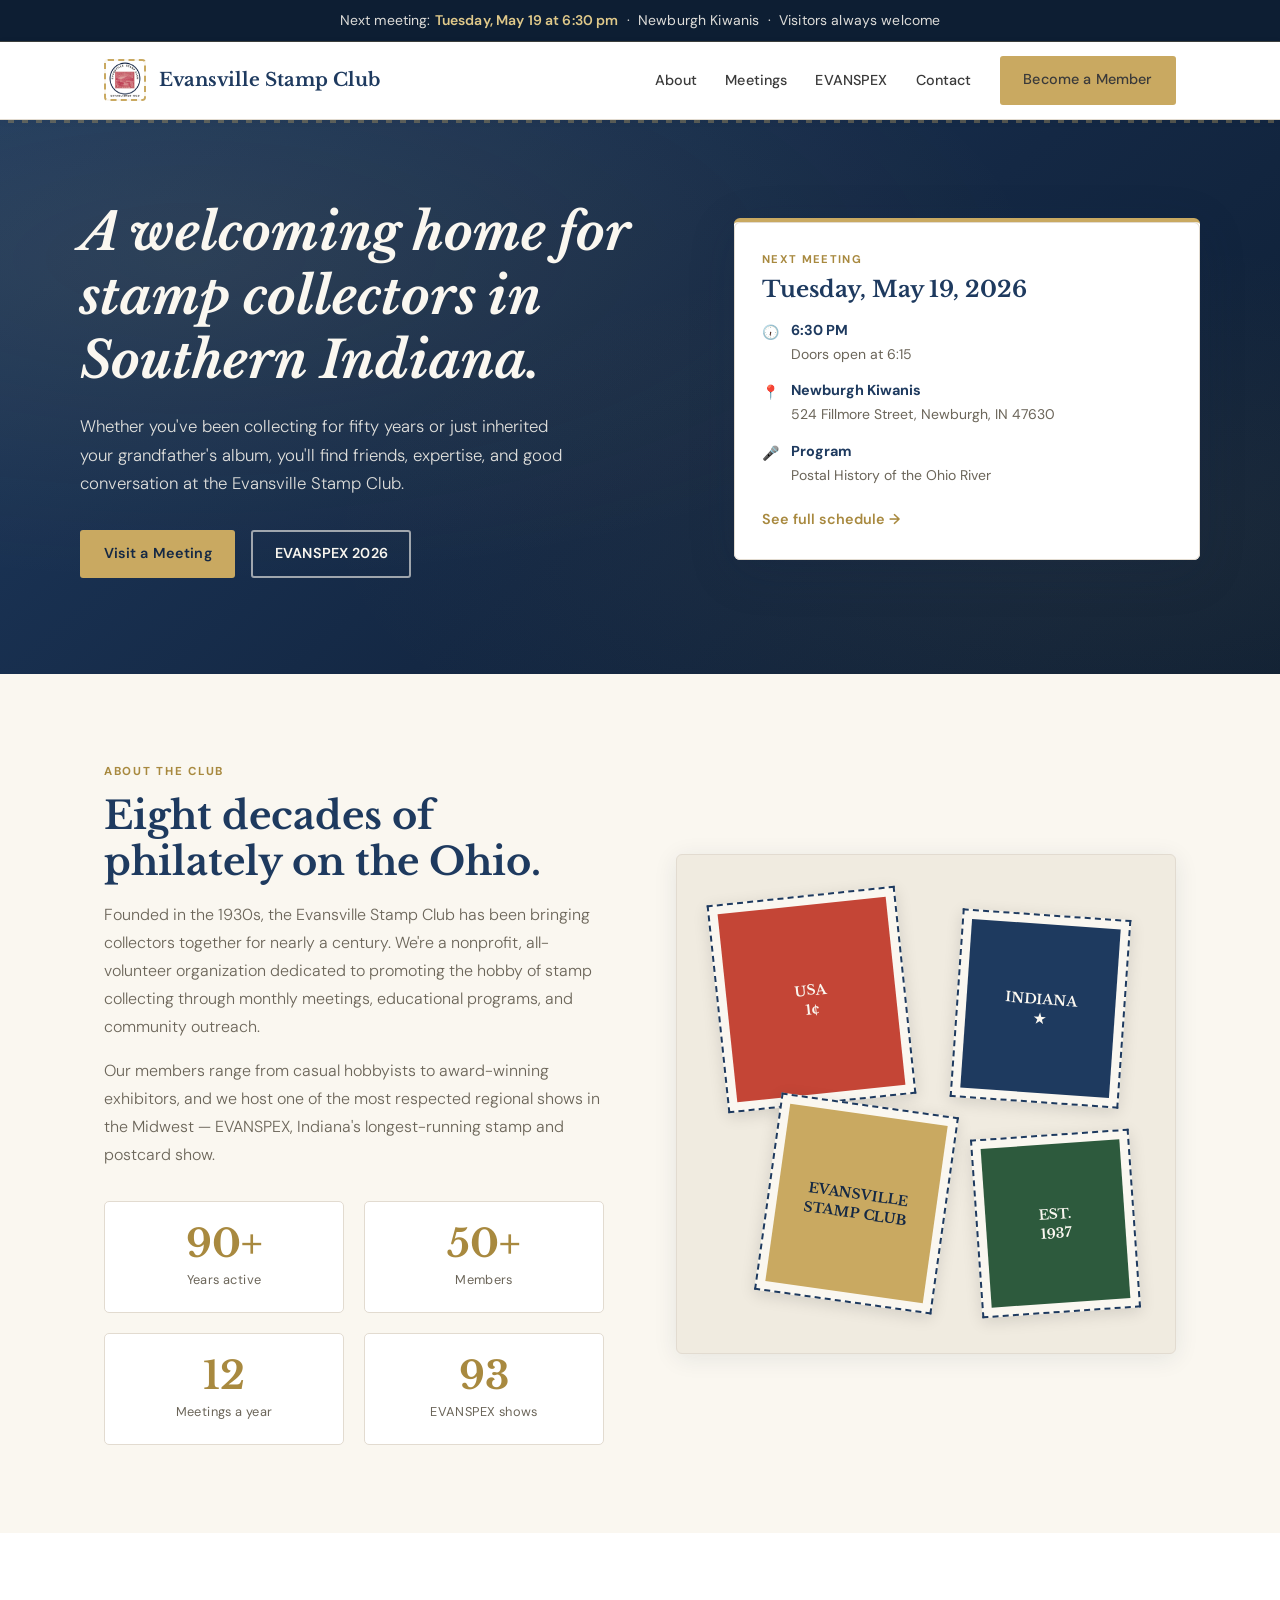
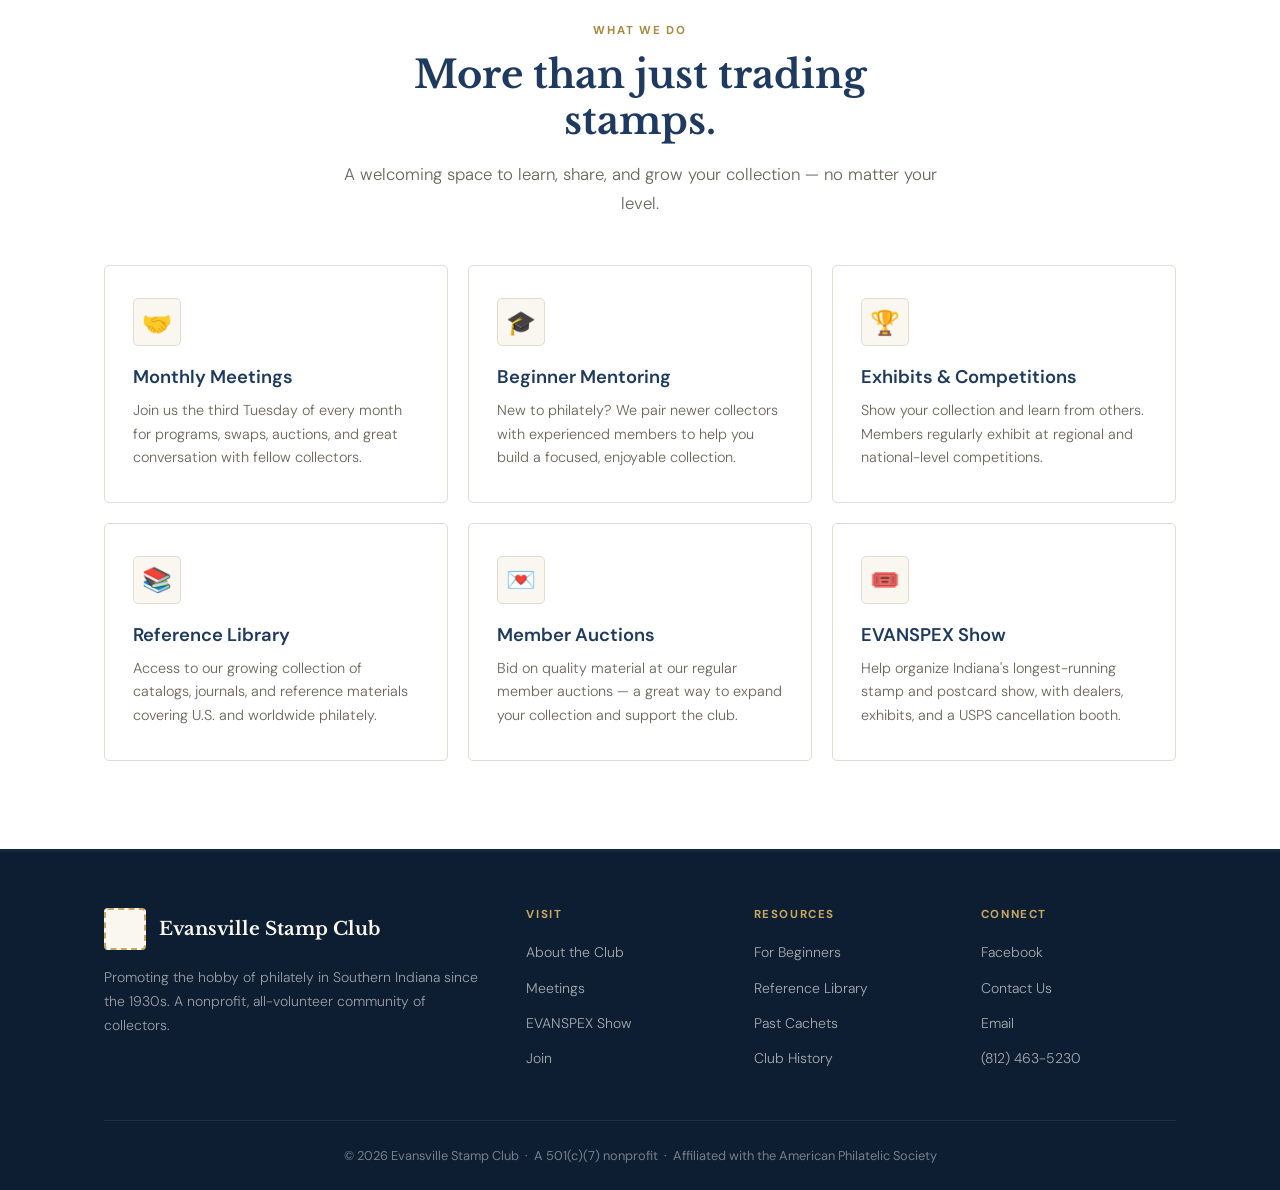
==== index.html @ 5ad45955 "initial push" ====
<!DOCTYPE html>
<html lang="en">
<head>
<meta charset="UTF-8">
<meta name="viewport" content="width=device-width, initial-scale=1.0">
<meta name="description" content="The Evansville Stamp Club — a community of philatelists in Evansville, Indiana. Monthly meetings, beginner-friendly, home of EVANSPEX, Indiana's longest-running stamp and postcard show.">
<title>Evansville Stamp Club — Philately in Southern Indiana</title>
<link rel="preconnect" href="https://fonts.googleapis.com">
<link rel="preconnect" href="https://fonts.gstatic.com" crossorigin>
<link href="https://fonts.googleapis.com/css2?family=Libre+Baskerville:ital,wght@0,400;0,700;1,400&family=DM+Sans:wght@300;400;500;600&display=swap" rel="stylesheet">
<link rel="stylesheet" href="style.css">
<link rel="icon" type="image/x-icon" href="favicon.ico.png">
</head>
<body>

<div class="announce">
  Next meeting: <strong>Tuesday, May 19 at 6:30 pm</strong> &nbsp;·&nbsp; Newburgh Kiwanis &nbsp;·&nbsp; Visitors always welcome
</div>

<header>
  <div class="nav">
    <a href="#" class="logo">
      <img src="PastedGraphic-1.png" alt="Stamp icon" class="logo-mark">
      <span>Evansville Stamp Club</span>
    </a>
    <button class="menu-toggle" aria-label="Toggle menu" onclick="document.getElementById('navlinks').classList.toggle('open')">☰</button>
    <ul class="nav-links" id="navlinks">
      <li><a href="index.html">About</a></li>
      <li><a href="Meetings.html">Meetings</a></li>
      <li><a href="Evanspex.html">EVANSPEX</a></li>
      <li><a href="contact.html">Contact</a></li>
      <li><a href="join.html" class="btn">Become a Member</a></li>
    </ul>
  </div>
</header>

<!-- Hero -->
<section class="hero">
  <div class="hero-grid">
    <div>
      <h1>A welcoming home for stamp collectors in Southern Indiana.</h1>
      <p class="lede">Whether you've been collecting for fifty years or just inherited your grandfather's album, you'll find friends, expertise, and good conversation at the Evansville Stamp Club.</p>
      <div class="hero-cta">
        <a href="Meetings.html" class="btn">Visit a Meeting</a>
        <a href="Evanspex.html" class="btn btn-outline">EVANSPEX 2026</a>
      </div>
    </div>
    <div class="next-meeting">
      <div class="label">Next Meeting</div>
      <h3>Tuesday, May 19, 2026</h3>
      <div class="meeting-detail">
        <span class="icon">🕡</span>
        <div><strong>6:30 PM</strong><span>Doors open at 6:15</span></div>
      </div>
      <div class="meeting-detail">
        <span class="icon">📍</span>
        <div><strong>Newburgh Kiwanis</strong><span>524 Fillmore Street, Newburgh, IN 47630</span></div>
      </div>
      <div class="meeting-detail">
        <span class="icon">🎤</span>
        <div><strong>Program</strong><span>Postal History of the Ohio River</span></div>
      </div>
      <a href="#meetings" class="see-all">See full schedule →</a>
    </div>
  </div>
</section>

<!-- About -->
<section id="about">
  <div class="container">
    <div class="about-grid">
      <div class="about-text">
        <div class="section-eyebrow">About the Club</div>
        <h2 class="section-title">Eight decades of philately on the Ohio.</h2>
        <p>Founded in the 1930s, the Evansville Stamp Club has been bringing collectors together for nearly a century. We're a nonprofit, all-volunteer organization dedicated to promoting the hobby of stamp collecting through monthly meetings, educational programs, and community outreach.</p>
        <p>Our members range from casual hobbyists to award-winning exhibitors, and we host one of the most respected regional shows in the Midwest — EVANSPEX, Indiana's longest-running stamp and postcard show.</p>
        <div class="stats">
          <div class="stat">
            <div class="stat-num">90+</div>
            <div class="stat-label">Years active</div>
          </div>
          <div class="stat">
            <div class="stat-num">50+</div>
            <div class="stat-label">Members</div>
          </div>
          <div class="stat">
            <div class="stat-num">12</div>
            <div class="stat-label">Meetings a year</div>
          </div>
          <div class="stat">
            <div class="stat-num">93</div>
            <div class="stat-label">EVANSPEX shows</div>
          </div>
        </div>
      </div>
      <div class="stamp-collage" aria-hidden="true">
        <div class="stamp stamp-1"><div class="stamp-inner">USA<br>1¢</div></div>
        <div class="stamp stamp-2"><div class="stamp-inner">INDIANA<br>★</div></div>
        <div class="stamp stamp-3"><div class="stamp-inner">EVANSVILLE<br>STAMP CLUB</div></div>
        <div class="stamp stamp-4"><div class="stamp-inner">EST.<br>1937</div></div>
      </div>
    </div>
  </div>
</section>

<!-- What We Do -->
<section style="background: var(--paper);">
  <div class="container">
    <div style="text-align:center; max-width:38rem; margin:0 auto 3rem;">
      <div class="section-eyebrow">What we do</div>
      <h2 class="section-title">More than just trading stamps.</h2>
      <p style="color:var(--muted); font-size:1.05rem; font-weight:300; line-height:1.7;">A welcoming space to learn, share, and grow your collection — no matter your level.</p>
    </div>
    <div class="cards">
      <div class="card">
        <div class="card-icon">🤝</div>
        <h3>Monthly Meetings</h3>
        <p>Join us the third Tuesday of every month for programs, swaps, auctions, and great conversation with fellow collectors.</p>
      </div>
      <div class="card">
        <div class="card-icon">🎓</div>
        <h3>Beginner Mentoring</h3>
        <p>New to philately? We pair newer collectors with experienced members to help you build a focused, enjoyable collection.</p>
      </div>
      <div class="card">
        <div class="card-icon">🏆</div>
        <h3>Exhibits &amp; Competitions</h3>
        <p>Show your collection and learn from others. Members regularly exhibit at regional and national-level competitions.</p>
      </div>
      <div class="card">
        <div class="card-icon">📚</div>
        <h3>Reference Library</h3>
        <p>Access to our growing collection of catalogs, journals, and reference materials covering U.S. and worldwide philately.</p>
      </div>
      <div class="card">
        <div class="card-icon">💌</div>
        <h3>Member Auctions</h3>
        <p>Bid on quality material at our regular member auctions — a great way to expand your collection and support the club.</p>
      </div>
      <div class="card">
        <div class="card-icon">🎟️</div>
        <h3>EVANSPEX Show</h3>
        <p>Help organize Indiana's longest-running stamp and postcard show, with dealers, exhibits, and a USPS cancellation booth.</p>
      </div>
    </div>
  </div>
</section>
<footer>
  <div class="container">
    <div class="footer-grid">
      <div>
        <div class="logo" style="color:var(--cream); margin-bottom:1rem;">
          <span class="logo-mark">✉</span>
          <span style="color:var(--cream);">Evansville Stamp Club</span>
        </div>
        <p>Promoting the hobby of philately in Southern Indiana since the 1930s. A nonprofit, all-volunteer community of collectors.</p>
      </div>
      <div>
        <h4>Visit</h4>
        <ul>
          <li><a href="index.html">About the Club</a></li>
          <li><a href="Meetings.html">Meetings</a></li>
          <li><a href="Evanspex.html">EVANSPEX Show</a></li>
          <li><a href="join.html">Join</a></li>
        </ul>
      </div>
      <div>
        <h4>Resources</h4>
        <ul>
          <li><a href="#">For Beginners</a></li>
          <li><a href="#">Reference Library</a></li>
          <li><a href="#">Past Cachets</a></li>
          <li><a href="#">Club History</a></li>
        </ul>
      </div>
      <div>
        <h4>Connect</h4>
        <ul>
          <li><a href="https://www.facebook.com/EvansvilleStampClub/" target="_blank">Facebook</a></li>
          <li><a href="contact.html">Contact Us</a></li>
          <li><a href="mailto:info@evansvillestampclub.com">Email</a></li>
          <li><a href="tel:8124635230">(812) 463-5230</a></li>
        </ul>
      </div>
    </div>
    <div class="footer-bottom">
      © 2026 Evansville Stamp Club &nbsp;·&nbsp; A 501(c)(7) nonprofit &nbsp;·&nbsp; Affiliated with the American Philatelic Society
    </div>
  </div>
</footer>

</body>
</html>
---- style.css ----
:root {
    --navy: #1e3a5f;
    --navy-dark: #142844;
    --navy-deep: #0d1e33;
    --gold: #c9a961;
    --gold-light: #e0c98a;
    --gold-dark: #a8893f;
    --cream: #faf7f0;
    --cream-dark: #f0ebe0;
    --paper: #ffffff;
    --ink: #1a1a1a;
    --ink-light: #3a3a3a;
    --muted: #6b6559;
    --border: #e2dbd0;
    --shadow: 0 4px 24px rgba(20, 40, 68, 0.09);
    --shadow-lg: 0 12px 48px rgba(20, 40, 68, 0.16);
    --shadow-card: 0 2px 12px rgba(20, 40, 68, 0.07);
}

*, *::before, *::after { box-sizing: border-box; margin: 0; padding: 0; }
html { scroll-behavior: smooth; }

body {
    font-family: 'DM Sans', -apple-system, sans-serif;
    color: var(--ink);
    background: var(--cream);
    line-height: 1.65;
    -webkit-font-smoothing: antialiased;
}

  h1, h2, h3, h4 {
    font-family: 'Libre Baskerville', Georgia, serif;
    line-height: 1.2;
    color: var(--navy);
  }

  a { color: var(--navy); text-decoration: none; transition: color 0.18s; }
  a:hover { color: var(--gold-dark); }

  .container { max-width: 1120px; margin: 0 auto; padding: 0 1.5rem; }

  /* ---- Announcement Bar ---- */
  .announce {
    background: var(--navy-deep);
    color: rgba(250,247,240,0.88);
    text-align: center;
    padding: 0.55rem 1rem;
    font-size: 0.875rem;
    letter-spacing: 0.01em;
    border-bottom: 1px solid rgba(201,169,97,0.25);
  }
  .announce strong { color: var(--gold-light); font-weight: 600; }

  /* ---- Header / Nav ---- */
  header {
    background: var(--paper);
    border-bottom: 1px solid var(--border);
    position: sticky;
    top: 0;
    z-index: 100;
    box-shadow: 0 1px 8px rgba(20,40,68,0.06);
  }
  .nav {
    display: flex;
    align-items: center;
    justify-content: space-between;
    padding: 0.9rem 1.5rem;
    max-width: 1120px;
    margin: 0 auto;
  }
  .logo {
    display: flex;
    align-items: center;
    gap: 0.8rem;
    font-family: 'Libre Baskerville', serif;
    font-weight: 700;
    font-size: 1.15rem;
    color: var(--navy);
  }
  .logo-mark {
    width: 42px;
    height: 42px;
    border: 2px dashed var(--gold);
    border-radius: 4px;
    background: var(--cream);
    display: grid;
    place-items: center;
    font-size: 1.4rem;
    flex-shrink: 0;
  }
  .nav-links {
    display: flex;
    gap: 1.75rem;
    list-style: none;
    align-items: center;
  }
  .nav-links a {
    font-weight: 500;
    color: var(--ink-light);
    font-size: 0.9rem;
    letter-spacing: 0.01em;
  }
  .nav-links a:hover { color: var(--navy); }

  .btn {
    display: inline-block;
    padding: 0.65rem 1.35rem;
    background: var(--gold);
    color: var(--navy-dark);
    border-radius: 3px;
    font-weight: 600;
    border: 2px solid transparent;
    cursor: pointer;
    transition: all 0.2s;
    font-size: 0.9rem;
    font-family: 'DM Sans', sans-serif;
    letter-spacing: 0.01em;
  }
  .btn:hover { background: var(--gold-dark); color: var(--paper); transform: translateY(-1px); box-shadow: 0 4px 14px rgba(168,137,63,0.35); }
  .btn-outline {
    background: transparent;
    color: var(--cream);
    border: 2px solid rgba(250,247,240,0.6);
  }
  .btn-outline:hover { background: var(--cream); color: var(--navy-dark); }
  .btn-navy {
    background: var(--navy);
    color: var(--paper);
  }
  .btn-navy:hover { background: var(--navy-dark); color: var(--paper); box-shadow: 0 4px 14px rgba(20,40,68,0.35); }

  .menu-toggle {
    display: none;
    background: none;
    border: none;
    font-size: 1.5rem;
    color: var(--navy);
    cursor: pointer;
  }

  /* ---- Hero ---- */
  .hero {
    background: linear-gradient(140deg, var(--navy) 0%, var(--navy-dark) 55%, var(--navy-deep) 100%);
    color: var(--cream);
    padding: 5rem 1.5rem 6rem;
    position: relative;
    overflow: hidden;
  }
  .hero::before {
    content: "";
    position: absolute;
    inset: 0;
    background-image:
      radial-gradient(ellipse at 15% 25%, rgba(201,169,97,0.1) 0%, transparent 55%),
      radial-gradient(ellipse at 85% 75%, rgba(201,169,97,0.07) 0%, transparent 50%);
    pointer-events: none;
  }
  /* Subtle postage stamp perforations top edge */
  .hero::after {
    content: "";
    position: absolute;
    top: 0; left: 0; right: 0;
    height: 3px;
    background: repeating-linear-gradient(90deg, transparent 0px, transparent 8px, var(--gold) 8px, var(--gold) 14px);
    opacity: 0.35;
  }

  .hero-grid {
    max-width: 1120px;
    margin: 0 auto;
    display: grid;
    grid-template-columns: 1.3fr 1fr;
    gap: 3rem;
    align-items: center;
    position: relative;
  }
  .hero h1 {
    color: var(--cream);
    font-size: clamp(2rem, 4.5vw, 3.2rem);
    margin-bottom: 1.25rem;
    font-style: italic;
    line-height: 1.25;
  }
  .hero .lede {
    font-size: 1.05rem;
    opacity: 0.88;
    margin-bottom: 2rem;
    max-width: 31rem;
    line-height: 1.7;
    font-weight: 300;
  }
  .hero-cta { display: flex; gap: 1rem; flex-wrap: wrap; }

  .next-meeting {
    background: var(--paper);
    color: var(--ink);
    border-radius: 6px;
    padding: 1.75rem;
    box-shadow: var(--shadow-lg);
    border-top: 4px solid var(--gold);
    position: relative;
  }
  .next-meeting::before {
    content: "";
    position: absolute;
    inset: 0;
    border: 1px solid var(--border);
    border-radius: 6px;
    pointer-events: none;
  }
  .next-meeting .label {
    text-transform: uppercase;
    letter-spacing: 0.12em;
    font-size: 0.7rem;
    color: var(--gold-dark);
    font-weight: 700;
    margin-bottom: 0.5rem;
  }
  .next-meeting h3 { font-size: 1.4rem; margin-bottom: 1rem; }
  .meeting-detail {
    display: flex;
    align-items: flex-start;
    gap: 0.75rem;
    margin-bottom: 0.8rem;
    font-size: 0.9rem;
  }
  .meeting-detail .icon { color: var(--gold-dark); flex-shrink: 0; margin-top: 2px; }
  .meeting-detail strong { color: var(--navy); display: block; font-size: 0.9rem; }
  .meeting-detail span { color: var(--muted); font-size: 0.875rem; }
  .see-all { display: inline-block; margin-top: 0.5rem; color: var(--gold-dark); font-weight: 600; font-size: 0.9rem; }
  .see-all:hover { color: var(--navy); }

  /* ---- Sections ---- */
  section { padding: 5.5rem 0; }
  .section-eyebrow {
    text-transform: uppercase;
    letter-spacing: 0.15em;
    font-size: 0.72rem;
    color: var(--gold-dark);
    font-weight: 700;
    margin-bottom: 0.75rem;
  }
  .section-title {
    font-size: clamp(1.7rem, 3.2vw, 2.4rem);
    margin-bottom: 1rem;
  }
  .section-intro {
    font-size: 1.05rem;
    color: var(--muted);
    max-width: 37rem;
    margin-bottom: 3rem;
    line-height: 1.7;
    font-weight: 300;
  }

  /* ---- About ---- */
  .about-grid {
    display: grid;
    grid-template-columns: 1fr 1fr;
    gap: 4.5rem;
    align-items: center;
  }
  .about-text p { margin-bottom: 1rem; color: var(--muted); font-weight: 300; line-height: 1.75; }
  .stats {
    display: grid;
    grid-template-columns: repeat(2, 1fr);
    gap: 1.25rem;
    margin-top: 2rem;
  }
  .stat {
    background: var(--paper);
    padding: 1.4rem 1.25rem;
    border-radius: 5px;
    border: 1px solid var(--border);
    text-align: center;
    transition: box-shadow 0.2s;
  }
  .stat:hover { box-shadow: var(--shadow-card); }
  .stat-num {
    font-family: 'Libre Baskerville', serif;
    font-size: 2.4rem;
    font-weight: 700;
    color: var(--gold-dark);
    line-height: 1;
    margin-bottom: 0.35rem;
  }
  .stat-label { font-size: 0.8rem; color: var(--muted); letter-spacing: 0.03em; }

  /* Stamp collage */
  .stamp-collage {
    position: relative;
    aspect-ratio: 1 / 1;
    background: var(--cream-dark);
    border-radius: 6px;
    box-shadow: var(--shadow);
    padding: 2rem;
    overflow: hidden;
    border: 1px solid var(--border);
  }
  .stamp {
    position: absolute;
    background: var(--cream);
    border: 2px dashed var(--navy);
    padding: 0.5rem;
    box-shadow: 0 4px 16px rgba(0,0,0,0.12);
    transition: transform 0.25s;
  }
  .stamp:hover { transform: scale(1.04) rotate(0deg) !important; z-index: 2; }
  .stamp-inner {
    background: var(--gold);
    color: var(--navy-dark);
    width: 100%;
    height: 100%;
    display: grid;
    place-items: center;
    font-family: 'Libre Baskerville', serif;
    font-weight: 700;
    text-align: center;
    padding: 0.5rem;
    font-size: 0.85rem;
    line-height: 1.4;
  }
  .stamp-1 { top: 8%; left: 8%; width: 38%; height: 42%; transform: rotate(-6deg); }
  .stamp-1 .stamp-inner { background: #c44536; color: var(--cream); }
  .stamp-2 { top: 12%; right: 10%; width: 34%; height: 38%; transform: rotate(4deg); }
  .stamp-2 .stamp-inner { background: var(--navy); color: var(--cream); }
  .stamp-3 { bottom: 10%; left: 18%; width: 36%; height: 40%; transform: rotate(8deg); }
  .stamp-3 .stamp-inner { background: var(--gold); color: var(--navy-dark); }
  .stamp-4 { bottom: 8%; right: 8%; width: 32%; height: 36%; transform: rotate(-4deg); }
  .stamp-4 .stamp-inner { background: #2d5a3d; color: var(--cream); }

  /* ---- Cards ---- */
  .cards {
    display: grid;
    grid-template-columns: repeat(3, 1fr);
    gap: 1.25rem;
  }
  .card {
    background: var(--paper);
    padding: 2rem 1.75rem;
    border-radius: 5px;
    border: 1px solid var(--border);
    transition: all 0.22s;
  }
  .card:hover {
    transform: translateY(-4px);
    box-shadow: var(--shadow);
    border-color: var(--gold);
  }
  .card-icon {
    width: 48px;
    height: 48px;
    background: var(--cream);
    border-radius: 5px;
    display: grid;
    place-items: center;
    font-size: 1.5rem;
    margin-bottom: 1.25rem;
    border: 1px solid var(--border);
  }
  .card h3 { font-size: 1.15rem; margin-bottom: 0.65rem; font-family: 'DM Sans', sans-serif; font-weight: 600; }
  .card p { color: var(--muted); font-size: 0.9rem; line-height: 1.65; font-weight: 300; }

  /* ---- EVANSPEX ---- */
  .evanspex-section { background: var(--cream); }
  .evanspex {
    background: linear-gradient(135deg, var(--navy) 0%, var(--navy-dark) 100%);
    color: var(--cream);
    border-radius: 10px;
    padding: 4rem;
    display: grid;
    grid-template-columns: 1.5fr 1fr;
    gap: 3rem;
    align-items: center;
    box-shadow: var(--shadow-lg);
    position: relative;
    overflow: hidden;
  }
  .evanspex::before {
    content: "";
    position: absolute;
    top: -60px; right: -60px;
    width: 220px; height: 220px;
    border: 3px dashed var(--gold);
    border-radius: 50%;
    opacity: 0.18;
  }
  .evanspex::after {
    content: "";
    position: absolute;
    bottom: -40px; left: -40px;
    width: 140px; height: 140px;
    border: 2px dashed var(--gold);
    border-radius: 50%;
    opacity: 0.1;
  }
  .evanspex h2 { color: var(--cream); font-style: italic; font-size: clamp(1.5rem, 2.8vw, 2.1rem); }
  .evanspex .section-eyebrow { color: var(--gold); }
  .evanspex p { opacity: 0.88; margin-bottom: 1.5rem; font-weight: 300; line-height: 1.7; font-size: 1rem; }
  .evanspex-meta {
    display: grid;
    grid-template-columns: repeat(2, 1fr);
    gap: 1rem;
    margin: 2rem 0;
  }
  .evanspex-meta div {
    border-left: 2px solid var(--gold);
    padding-left: 1rem;
  }
  .evanspex-meta strong {
    display: block;
    color: var(--gold-light);
    font-size: 0.72rem;
    text-transform: uppercase;
    letter-spacing: 0.12em;
    margin-bottom: 0.25rem;
  }
  .evanspex-meta span { font-size: 0.92rem; opacity: 0.88; }

  .evanspex-card {
    background: var(--paper);
    color: var(--ink);
    border-radius: 6px;
    padding: 2.25rem;
    text-align: center;
    border: 1px solid var(--border);
    position: relative;
    z-index: 1;
  }
  .evanspex-card .show-num {
    font-family: 'Libre Baskerville', serif;
    font-size: 4.5rem;
    color: var(--gold-dark);
    line-height: 1;
    font-style: italic;
  }
  .evanspex-card .show-label {
    text-transform: uppercase;
    letter-spacing: 0.15em;
    font-size: 0.7rem;
    color: var(--muted);
    margin: 0.5rem 0 1rem;
  }
  .evanspex-card hr {
    border: none;
    border-top: 1px solid var(--border);
    margin: 1rem 0;
  }
  .evanspex-card .show-date {
    font-family: 'Libre Baskerville', serif;
    font-size: 1.5rem;
    color: var(--navy);
    font-weight: 700;
  }

  /* ---- Events ---- */
  .events { display: grid; gap: 1rem; }
  .event {
    background: var(--paper);
    border: 1px solid var(--border);
    border-radius: 5px;
    padding: 1.5rem;
    display: grid;
    grid-template-columns: 88px 1fr auto;
    gap: 1.5rem;
    align-items: center;
    transition: box-shadow 0.2s, border-color 0.2s;
  }
  .event:hover { box-shadow: var(--shadow-card); border-color: rgba(201,169,97,0.4); }
  .event-date {
    text-align: center;
    background: var(--cream);
    border-radius: 5px;
    padding: 0.75rem 0.5rem;
    border: 1px solid var(--border);
  }
  .event-date .month {
    text-transform: uppercase;
    font-size: 0.7rem;
    font-weight: 700;
    color: var(--gold-dark);
    letter-spacing: 0.1em;
  }
  .event-date .day {
    font-family: 'Libre Baskerville', serif;
    font-size: 1.75rem;
    color: var(--navy);
    line-height: 1;
    margin: 2px 0;
  }
  .event-date .year { font-size: 0.7rem; color: var(--muted); }
  .event-info h4 {
    font-family: 'DM Sans', sans-serif;
    font-size: 1rem;
    color: var(--navy);
    margin-bottom: 0.3rem;
    font-weight: 600;
  }
  .event-info p { font-size: 0.875rem; color: var(--muted); margin: 0; font-weight: 300; }
  .event-time { font-size: 0.875rem; color: var(--muted); text-align: right; }

  /* ---- Join ---- */
  .join-section { background: var(--paper); }
  .join-grid {
    display: grid;
    grid-template-columns: 1fr 1fr;
    gap: 4rem;
    align-items: start;
  }
  .join-grid .section-intro { margin-bottom: 1rem; }
  .pricing {
    background: var(--cream);
    padding: 2.5rem;
    border-radius: 6px;
    border: 1px solid var(--border);
  }
  .pricing-eyebrow {
    color: var(--gold-dark);
    text-transform: uppercase;
    font-size: 0.72rem;
    letter-spacing: 0.12em;
    font-weight: 700;
    margin-bottom: 0.5rem;
  }
  .price {
    font-family: 'Libre Baskerville', serif;
    font-size: 3rem;
    color: var(--navy);
    font-weight: 700;
    line-height: 1.1;
    margin-bottom: 0.25rem;
  }
  .price small { font-size: 1rem; color: var(--muted); font-weight: 400; }
  .perks { list-style: none; margin: 1.5rem 0; }
  .perks li {
    padding: 0.55rem 0;
    color: var(--muted);
    border-bottom: 1px solid var(--border);
    display: flex;
    gap: 0.75rem;
    font-size: 0.925rem;
    font-weight: 300;
  }
  .perks li::before { content: "✓"; color: var(--gold-dark); font-weight: bold; flex-shrink: 0; }

  /* ---- Contact ---- */
  .contact-section { background: var(--cream); }
  .contact-info {
    background: var(--paper);
    padding: 2.5rem;
    border-radius: 6px;
    border: 1px solid var(--border);
  }
  .contact-info h3 { margin-bottom: 1.5rem; font-size: 1.3rem; }
  .contact-row {
    display: flex;
    gap: 1rem;
    align-items: flex-start;
    margin-bottom: 1.25rem;
    padding-bottom: 1.25rem;
    border-bottom: 1px solid var(--border);
  }
  .contact-row:last-child { border: none; padding-bottom: 0; margin-bottom: 0; }
  .contact-row .icon {
    width: 36px; height: 36px;
    background: var(--cream);
    border-radius: 5px;
    display: grid; place-items: center;
    flex-shrink: 0;
    border: 1px solid var(--border);
    font-size: 1rem;
  }
  .contact-row strong { display: block; color: var(--navy); margin-bottom: 0.2rem; font-size: 0.9rem; }
  .contact-row span, .contact-row a { color: var(--muted); font-size: 0.88rem; font-weight: 300; line-height: 1.5; }

  form { background: var(--paper); padding: 2.5rem; border-radius: 6px; border: 1px solid var(--border); }
  .form-row { margin-bottom: 1.25rem; }
  label {
    display: block;
    font-weight: 600;
    color: var(--navy);
    font-size: 0.82rem;
    margin-bottom: 0.4rem;
    letter-spacing: 0.01em;
    text-transform: uppercase;
  }
  input, textarea, select {
    width: 100%;
    padding: 0.7rem 0.85rem;
    border: 1px solid var(--border);
    border-radius: 3px;
    font-family: 'DM Sans', sans-serif;
    font-size: 0.9rem;
    background: var(--cream);
    color: var(--ink);
    transition: border-color 0.18s, background 0.18s;
    appearance: auto;
  }
  input:focus, textarea:focus, select:focus {
    outline: none;
    border-color: var(--gold);
    background: var(--paper);
    box-shadow: 0 0 0 3px rgba(201,169,97,0.12);
  }
  textarea { resize: vertical; min-height: 100px; }

  /* ---- Footer ---- */
  footer {
    background: var(--navy-deep);
    color: var(--cream);
    padding: 3.5rem 0 1.5rem;
    border-top: 3px solid var(--navy-dark);
  }
  .footer-grid {
    display: grid;
    grid-template-columns: 2fr 1fr 1fr 1fr;
    gap: 2rem;
    margin-bottom: 2.5rem;
  }
  .footer-grid h4 {
    color: var(--gold);
    font-family: 'DM Sans', sans-serif;
    font-size: 0.72rem;
    text-transform: uppercase;
    letter-spacing: 0.14em;
    margin-bottom: 1.1rem;
    font-weight: 700;
  }
  .footer-grid ul { list-style: none; }
  .footer-grid li { margin-bottom: 0.55rem; }
  .footer-grid a { color: rgba(250,247,240,0.65); font-size: 0.875rem; font-weight: 300; }
  .footer-grid a:hover { color: var(--gold-light); }
  .footer-grid p { color: rgba(250,247,240,0.6); font-size: 0.875rem; font-weight: 300; line-height: 1.7; }
  .footer-bottom {
    border-top: 1px solid rgba(250,247,240,0.08);
    padding-top: 1.5rem;
    text-align: center;
    color: rgba(250,247,240,0.45);
    font-size: 0.8rem;
  }

  /* ---- Responsive ---- */
  @media (max-width: 860px) {
    .nav-links {
      display: none;
      position: absolute;
      top: 100%; left: 0; right: 0;
      background: var(--paper);
      flex-direction: column;
      padding: 1rem 1.5rem;
      gap: 0;
      border-bottom: 1px solid var(--border);
      box-shadow: var(--shadow);
    }
    .nav-links.open { display: flex; }
    .nav-links li { width: 100%; padding: 0.75rem 0; border-bottom: 1px solid var(--border); }
    .nav-links li:last-child { border: none; }
    .menu-toggle { display: block; }
    .hero-grid,
    .about-grid,
    .join-grid,
    .contact-grid,
    .footer-grid { grid-template-columns: 1fr; gap: 2rem; }
    .evanspex { grid-template-columns: 1fr; padding: 2rem; }
    .evanspex-meta { grid-template-columns: 1fr; gap: 0.75rem; }
    .cards { grid-template-columns: 1fr; }
    .event { grid-template-columns: 70px 1fr; }
    .event-time { grid-column: 2; text-align: left; }
    section { padding: 3.5rem 0; }
    .stats { grid-template-columns: 1fr 1fr; }
  }
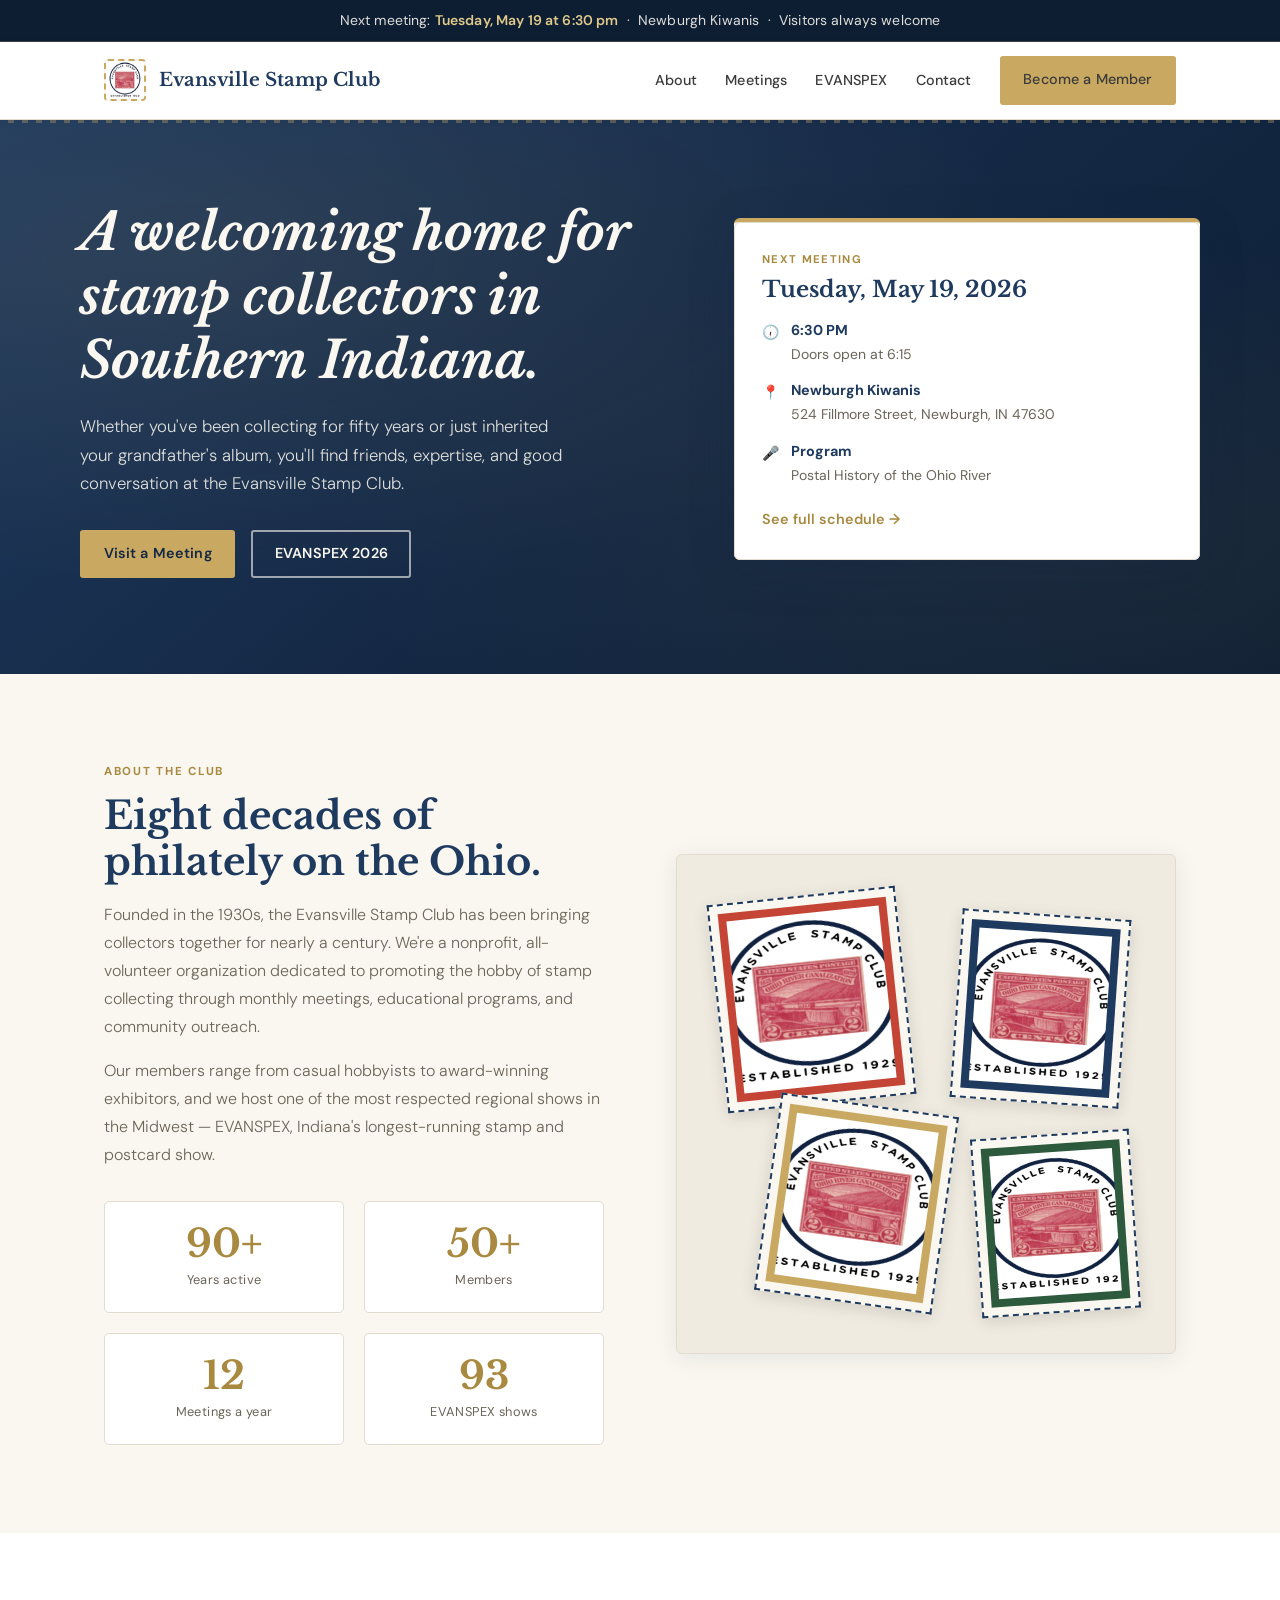
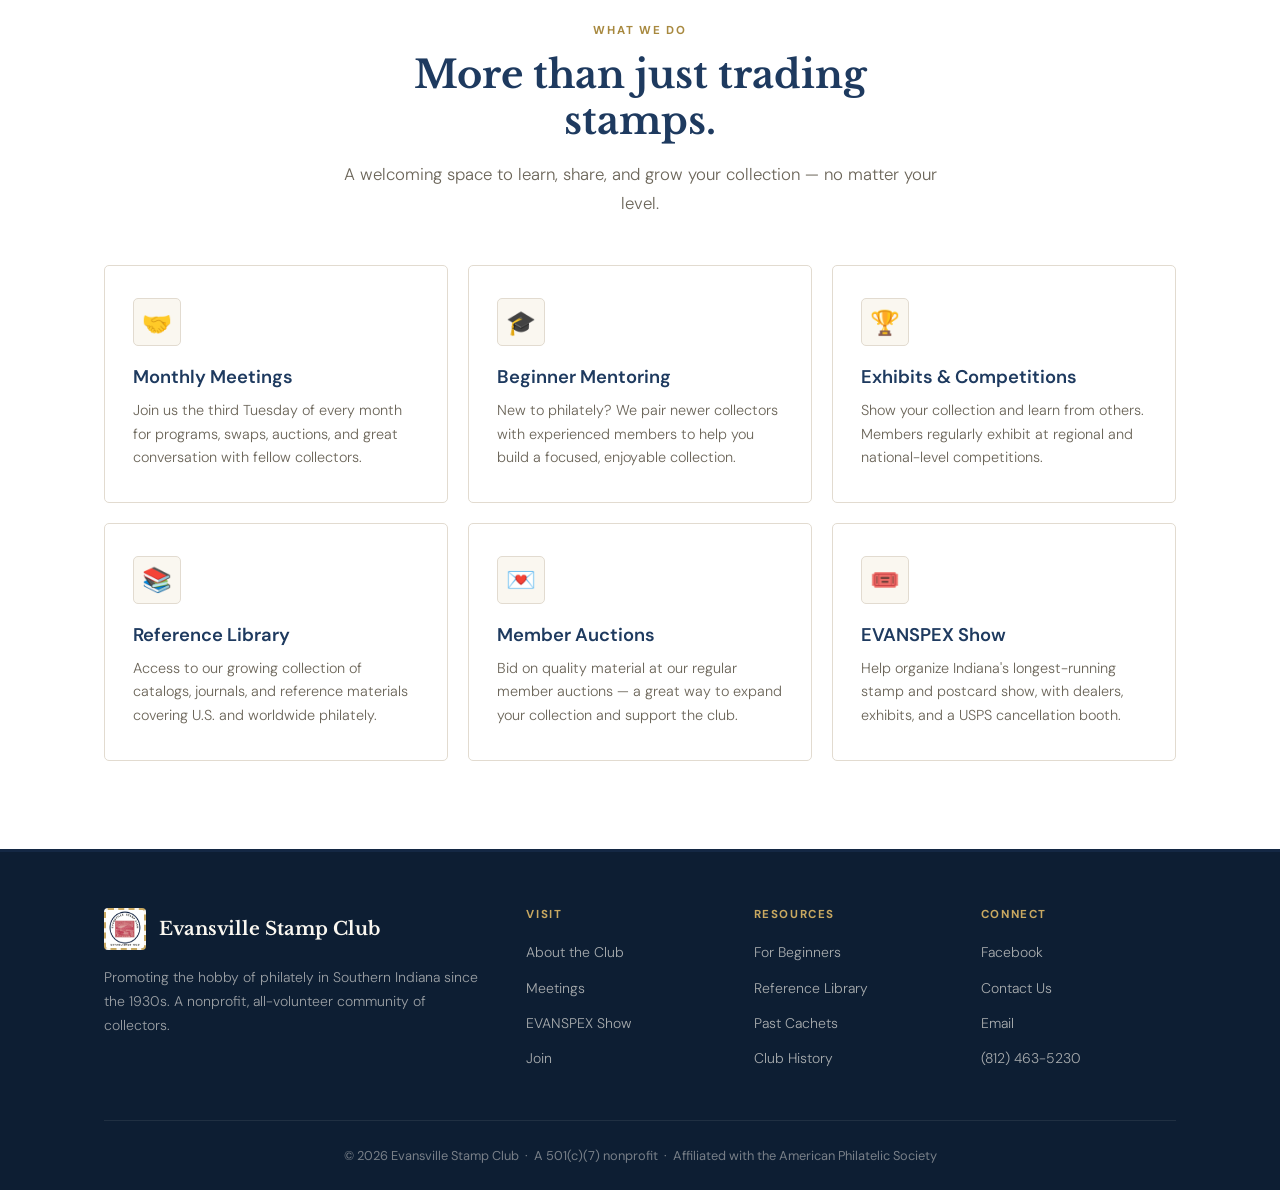
==== commit 0701be78: "Added in images for index stamps, fixed footer logo not showing, added downloads for PDFs" ====
--- a/index.html
+++ b/index.html
@@ -94,10 +94,28 @@
         </div>
       </div>
       <div class="stamp-collage" aria-hidden="true">
-        <div class="stamp stamp-1"><div class="stamp-inner">USA<br>1¢</div></div>
-        <div class="stamp stamp-2"><div class="stamp-inner">INDIANA<br>★</div></div>
-        <div class="stamp stamp-3"><div class="stamp-inner">EVANSVILLE<br>STAMP CLUB</div></div>
-        <div class="stamp stamp-4"><div class="stamp-inner">EST.<br>1937</div></div>
+<div class="stamp stamp-1">
+    <div class="stamp-inner">
+        <img src="PastedGraphic-1.png" alt="USA Stamp">
+    </div>
+</div>
+<div class="stamp stamp-2">
+    <div class="stamp-inner">
+        <img src="PastedGraphic-1.png" alt="Indiana Stamp">
+    </div>
+</div>
+
+<div class="stamp stamp-3">
+    <div class="stamp-inner">
+        <img src="PastedGraphic-1.png" alt="Evansville Stamp Club">
+    </div>
+</div>
+
+<div class="stamp stamp-4">
+    <div class="stamp-inner">
+        <img src="PastedGraphic-1.png" alt="Established 1937">
+    </div>
+</div>
       </div>
     </div>
   </div>
@@ -150,7 +168,7 @@
     <div class="footer-grid">
       <div>
         <div class="logo" style="color:var(--cream); margin-bottom:1rem;">
-          <span class="logo-mark">✉</span>
+          <img src="PastedGraphic-1.png" alt="Stamp icon" class="logo-mark">
           <span style="color:var(--cream);">Evansville Stamp Club</span>
         </div>
         <p>Promoting the hobby of philately in Southern Indiana since the 1930s. A nonprofit, all-volunteer community of collectors.</p>
@@ -167,10 +185,10 @@
       <div>
         <h4>Resources</h4>
         <ul>
-          <li><a href="#">For Beginners</a></li>
-          <li><a href="#">Reference Library</a></li>
+          <li><a href="PDFs/Starter.pdf" download>For Beginners</a></li>
+          <li><a href="PDFs/Reference.pdf" download>Reference Library</a></li>
           <li><a href="#">Past Cachets</a></li>
-          <li><a href="#">Club History</a></li>
+          <li><a href="PDFs/History.pdf" download>Club History</a></li>
         </ul>
       </div>
       <div>
--- a/style.css
+++ b/style.css
@@ -328,6 +328,11 @@
   .stamp-3 .stamp-inner { background: var(--gold); color: var(--navy-dark); }
   .stamp-4 { bottom: 8%; right: 8%; width: 32%; height: 36%; transform: rotate(-4deg); }
   .stamp-4 .stamp-inner { background: #2d5a3d; color: var(--cream); }
+  .stamp-inner img {
+    width: 100%;
+    height: 100%;
+    object-fit: cover;
+}
 
   /* ---- Cards ---- */
   .cards {
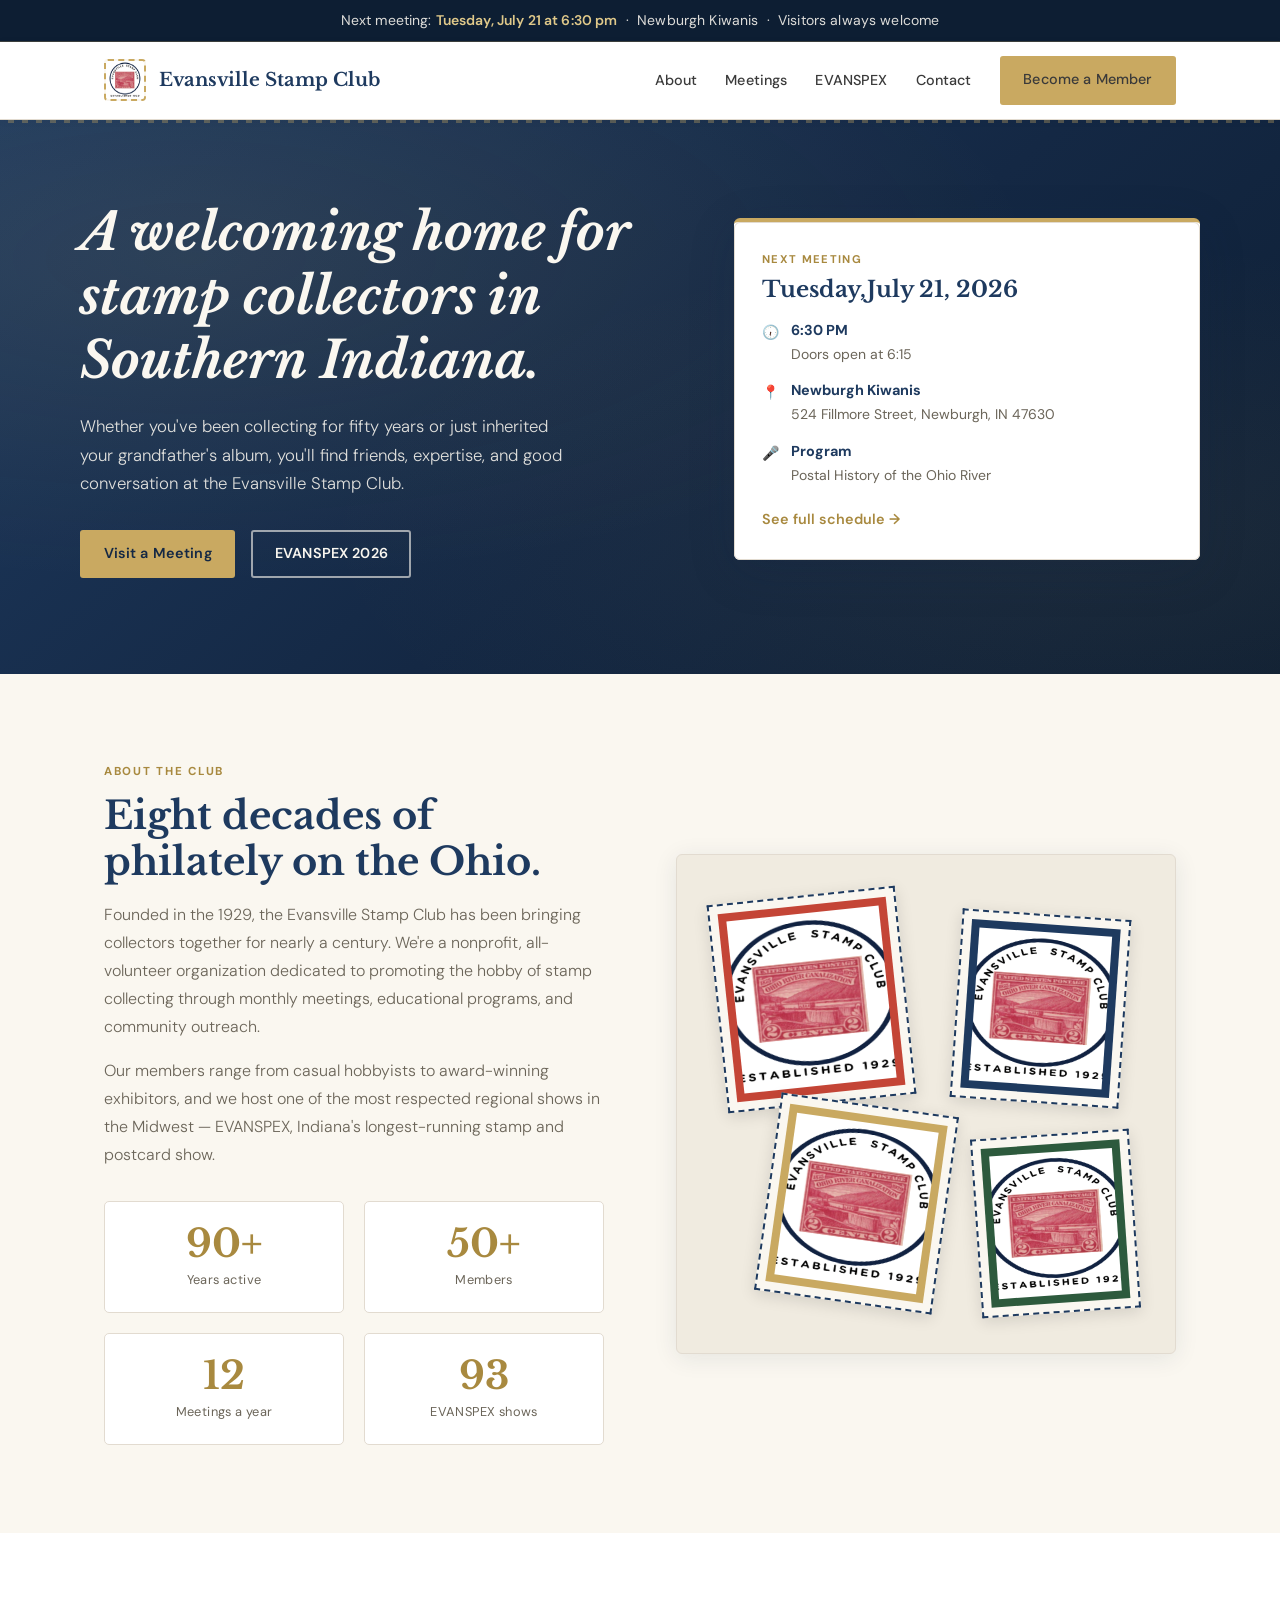
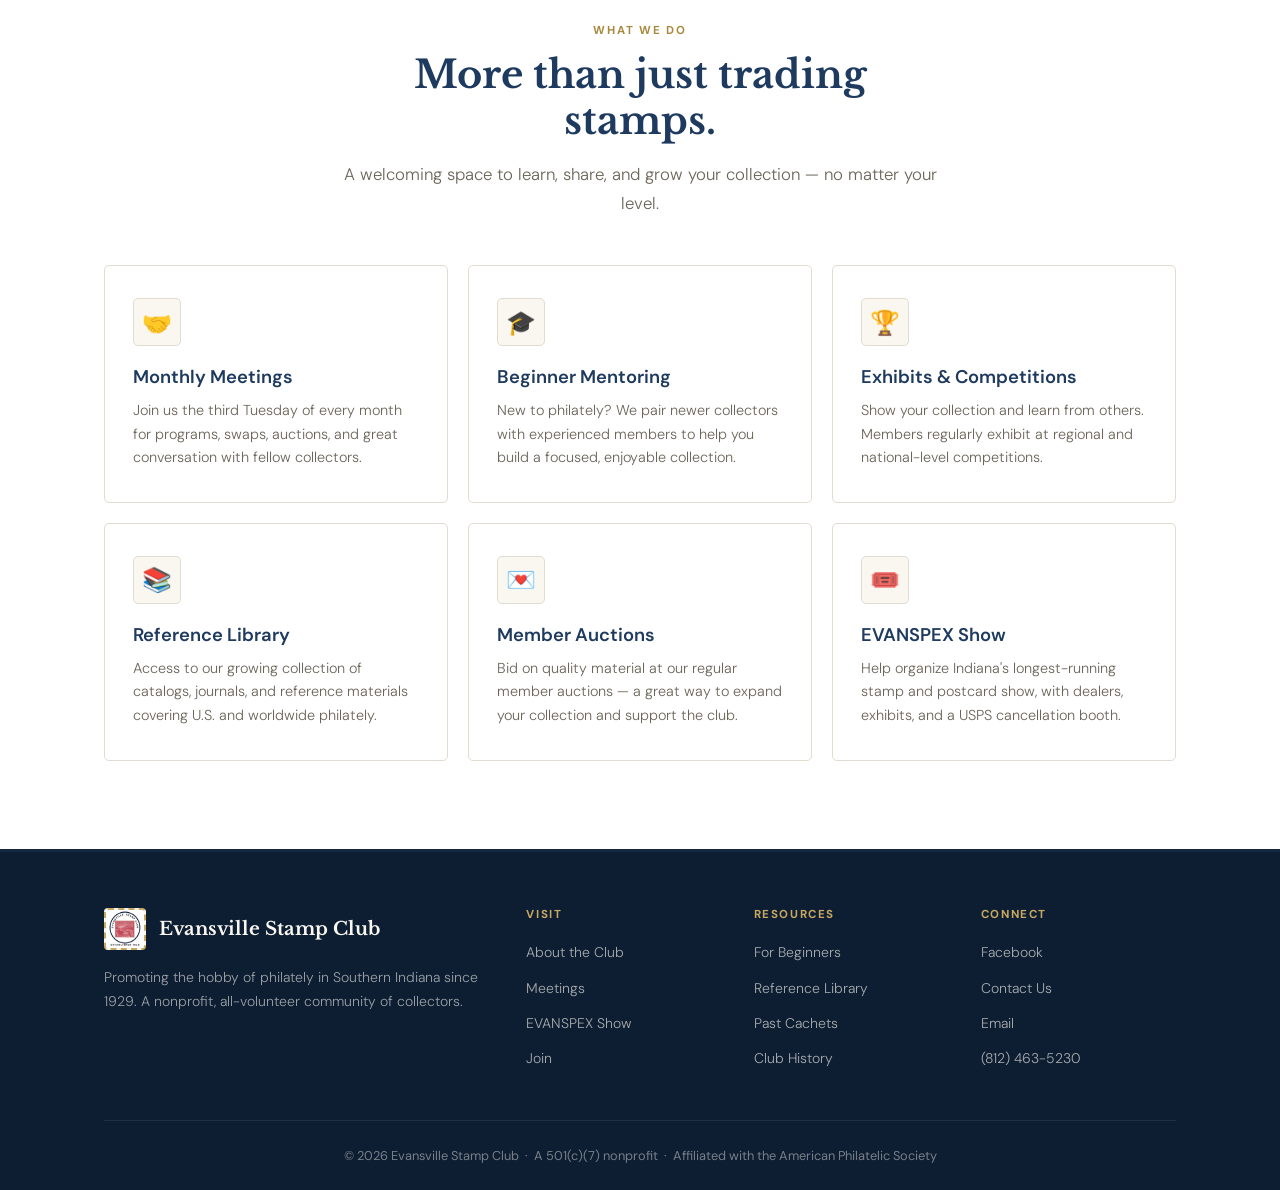
==== commit d836ae8b: "Update meeting date and club founding year" ====
--- a/index.html
+++ b/index.html
@@ -14,7 +14,7 @@
 <body>
 
 <div class="announce">
-  Next meeting: <strong>Tuesday, May 19 at 6:30 pm</strong> &nbsp;·&nbsp; Newburgh Kiwanis &nbsp;·&nbsp; Visitors always welcome
+  Next meeting: <strong>Tuesday, July 21 at 6:30 pm</strong> &nbsp;·&nbsp; Newburgh Kiwanis &nbsp;·&nbsp; Visitors always welcome
 </div>
 
 <header>
@@ -47,7 +47,7 @@
     </div>
     <div class="next-meeting">
       <div class="label">Next Meeting</div>
-      <h3>Tuesday, May 19, 2026</h3>
+      <h3>Tuesday,July 21, 2026</h3>
       <div class="meeting-detail">
         <span class="icon">🕡</span>
         <div><strong>6:30 PM</strong><span>Doors open at 6:15</span></div>
@@ -72,7 +72,7 @@
       <div class="about-text">
         <div class="section-eyebrow">About the Club</div>
         <h2 class="section-title">Eight decades of philately on the Ohio.</h2>
-        <p>Founded in the 1930s, the Evansville Stamp Club has been bringing collectors together for nearly a century. We're a nonprofit, all-volunteer organization dedicated to promoting the hobby of stamp collecting through monthly meetings, educational programs, and community outreach.</p>
+        <p>Founded in the 1929, the Evansville Stamp Club has been bringing collectors together for nearly a century. We're a nonprofit, all-volunteer organization dedicated to promoting the hobby of stamp collecting through monthly meetings, educational programs, and community outreach.</p>
         <p>Our members range from casual hobbyists to award-winning exhibitors, and we host one of the most respected regional shows in the Midwest — EVANSPEX, Indiana's longest-running stamp and postcard show.</p>
         <div class="stats">
           <div class="stat">
@@ -171,7 +171,7 @@
           <img src="PastedGraphic-1.png" alt="Stamp icon" class="logo-mark">
           <span style="color:var(--cream);">Evansville Stamp Club</span>
         </div>
-        <p>Promoting the hobby of philately in Southern Indiana since the 1930s. A nonprofit, all-volunteer community of collectors.</p>
+        <p>Promoting the hobby of philately in Southern Indiana since 1929. A nonprofit, all-volunteer community of collectors.</p>
       </div>
       <div>
         <h4>Visit</h4>
@@ -208,4 +208,4 @@
 </footer>
 
 </body>
-</html>+</html>
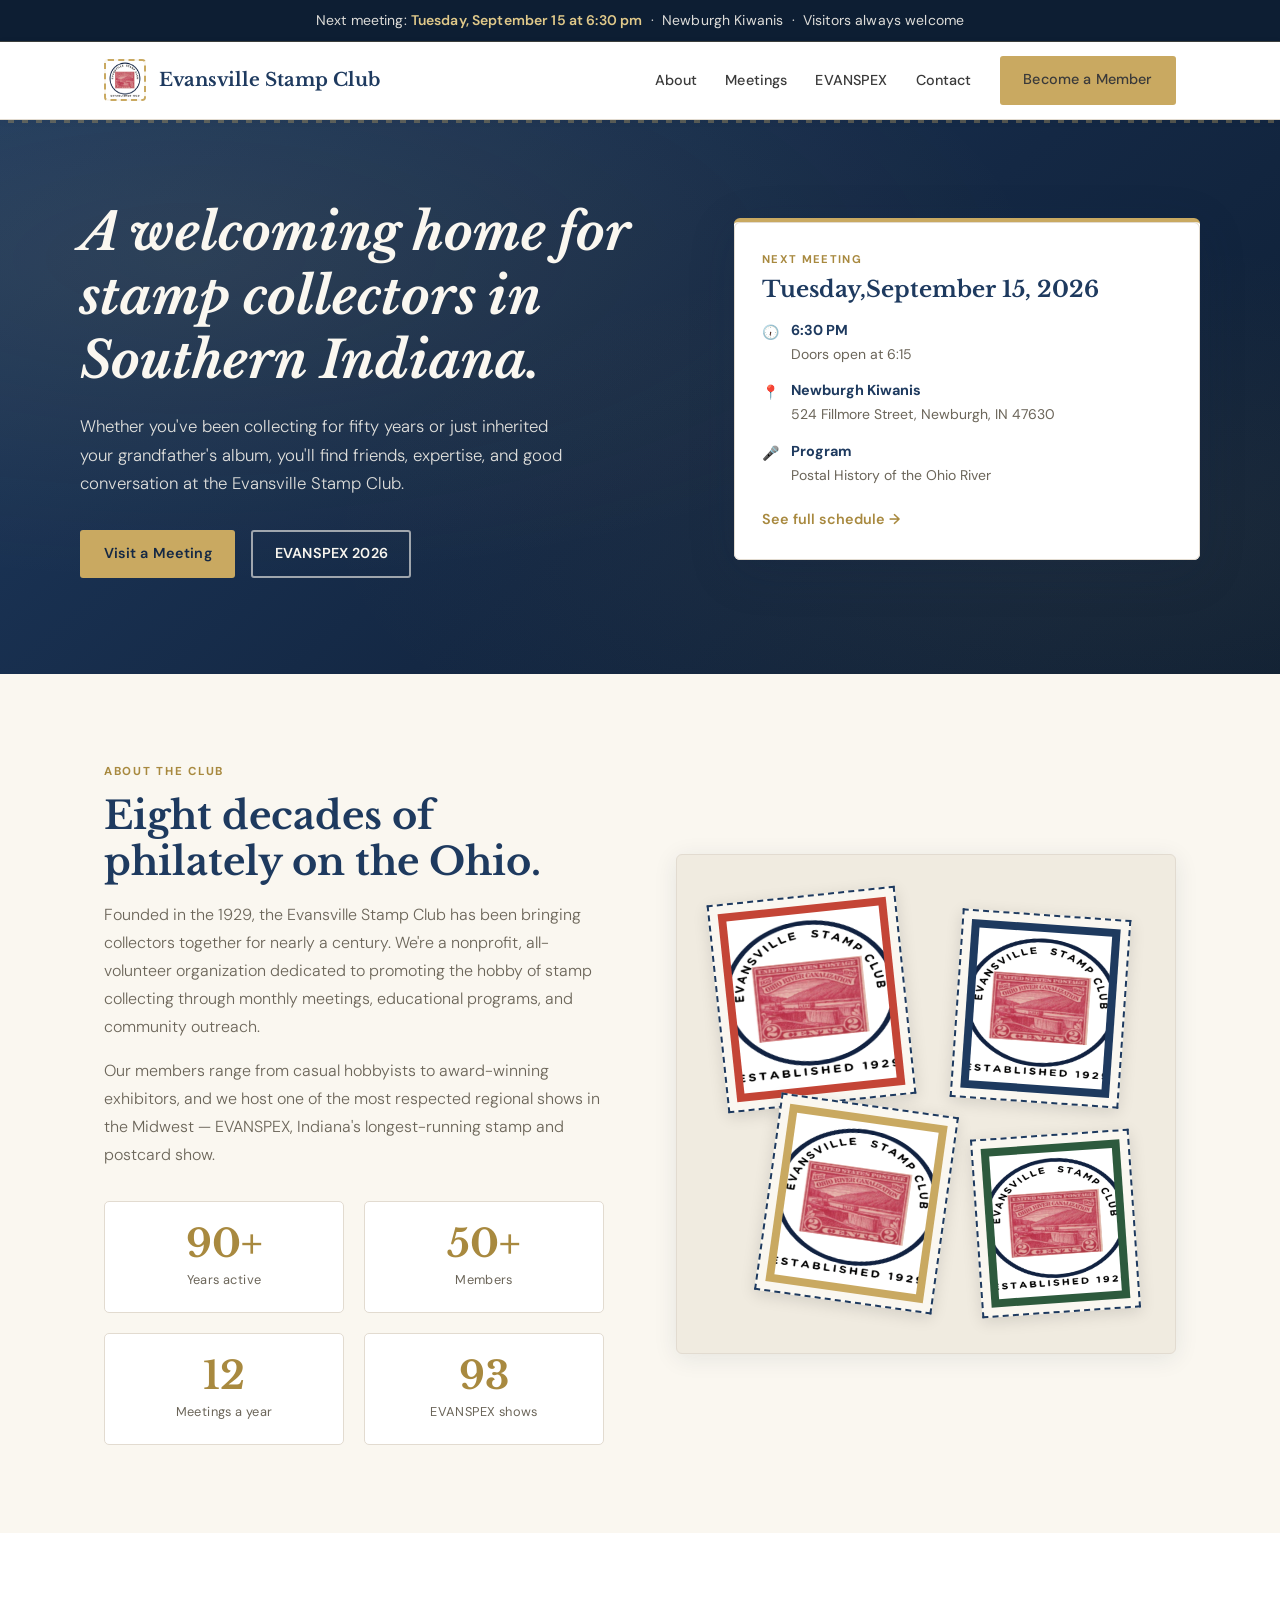
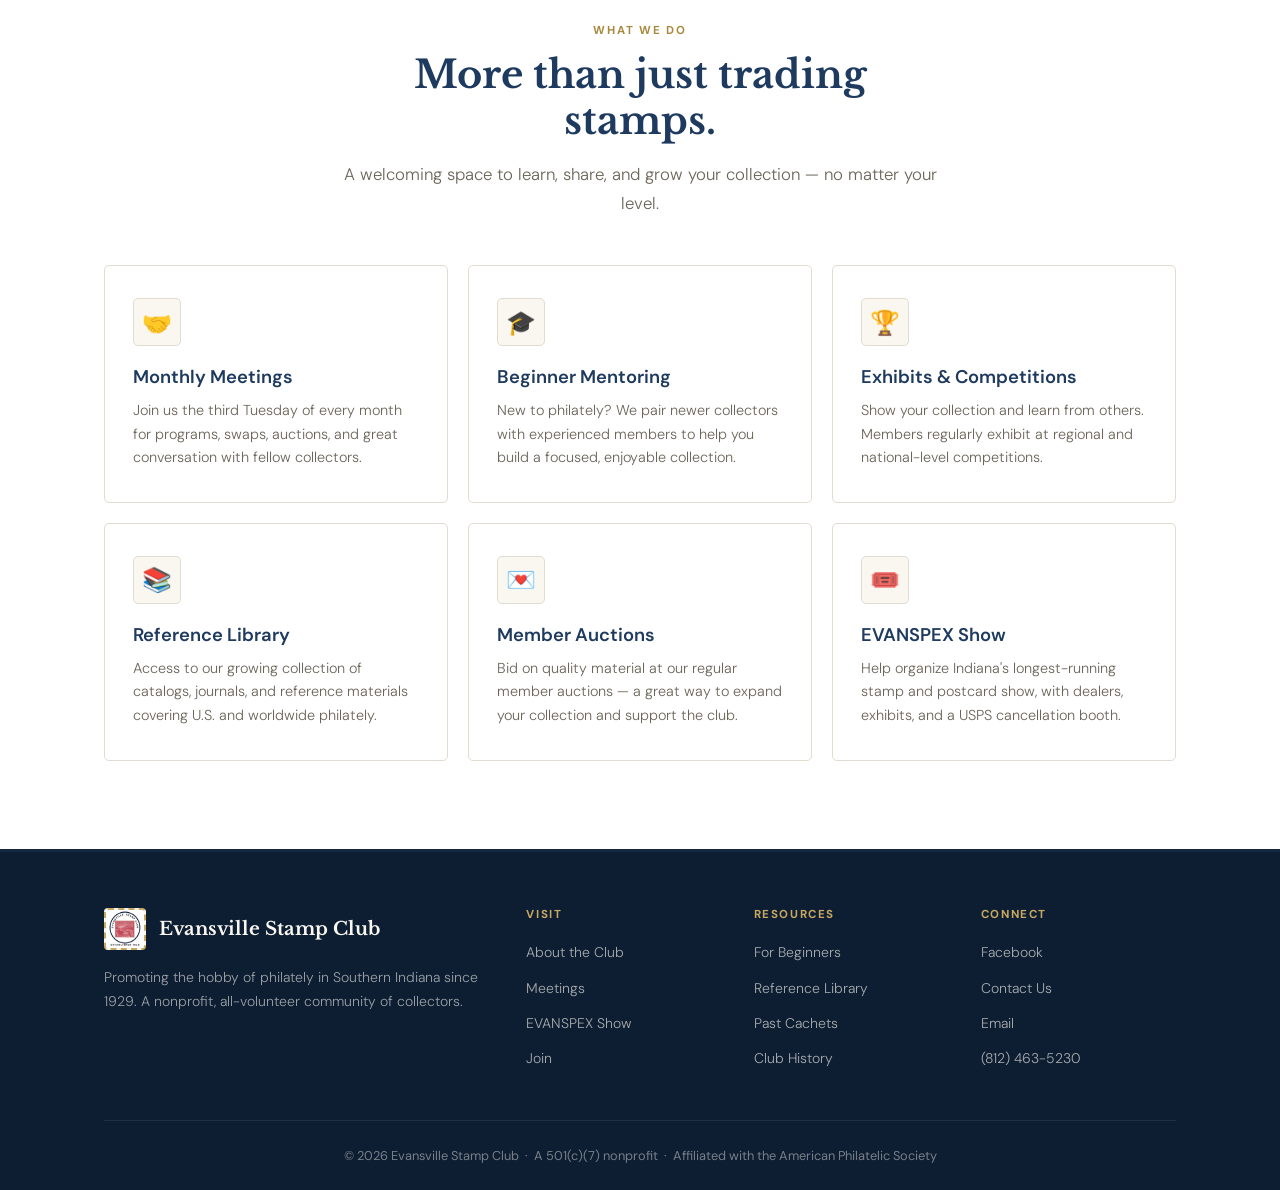
==== commit 72547e22: "Update next meeting date to September 15, 2026" ====
--- a/index.html
+++ b/index.html
@@ -14,7 +14,7 @@
 <body>
 
 <div class="announce">
-  Next meeting: <strong>Tuesday, July 21 at 6:30 pm</strong> &nbsp;·&nbsp; Newburgh Kiwanis &nbsp;·&nbsp; Visitors always welcome
+  Next meeting: <strong>Tuesday, September 15 at 6:30 pm</strong> &nbsp;·&nbsp; Newburgh Kiwanis &nbsp;·&nbsp; Visitors always welcome
 </div>
 
 <header>
@@ -47,7 +47,7 @@
     </div>
     <div class="next-meeting">
       <div class="label">Next Meeting</div>
-      <h3>Tuesday,July 21, 2026</h3>
+      <h3>Tuesday,September 15, 2026</h3>
       <div class="meeting-detail">
         <span class="icon">🕡</span>
         <div><strong>6:30 PM</strong><span>Doors open at 6:15</span></div>
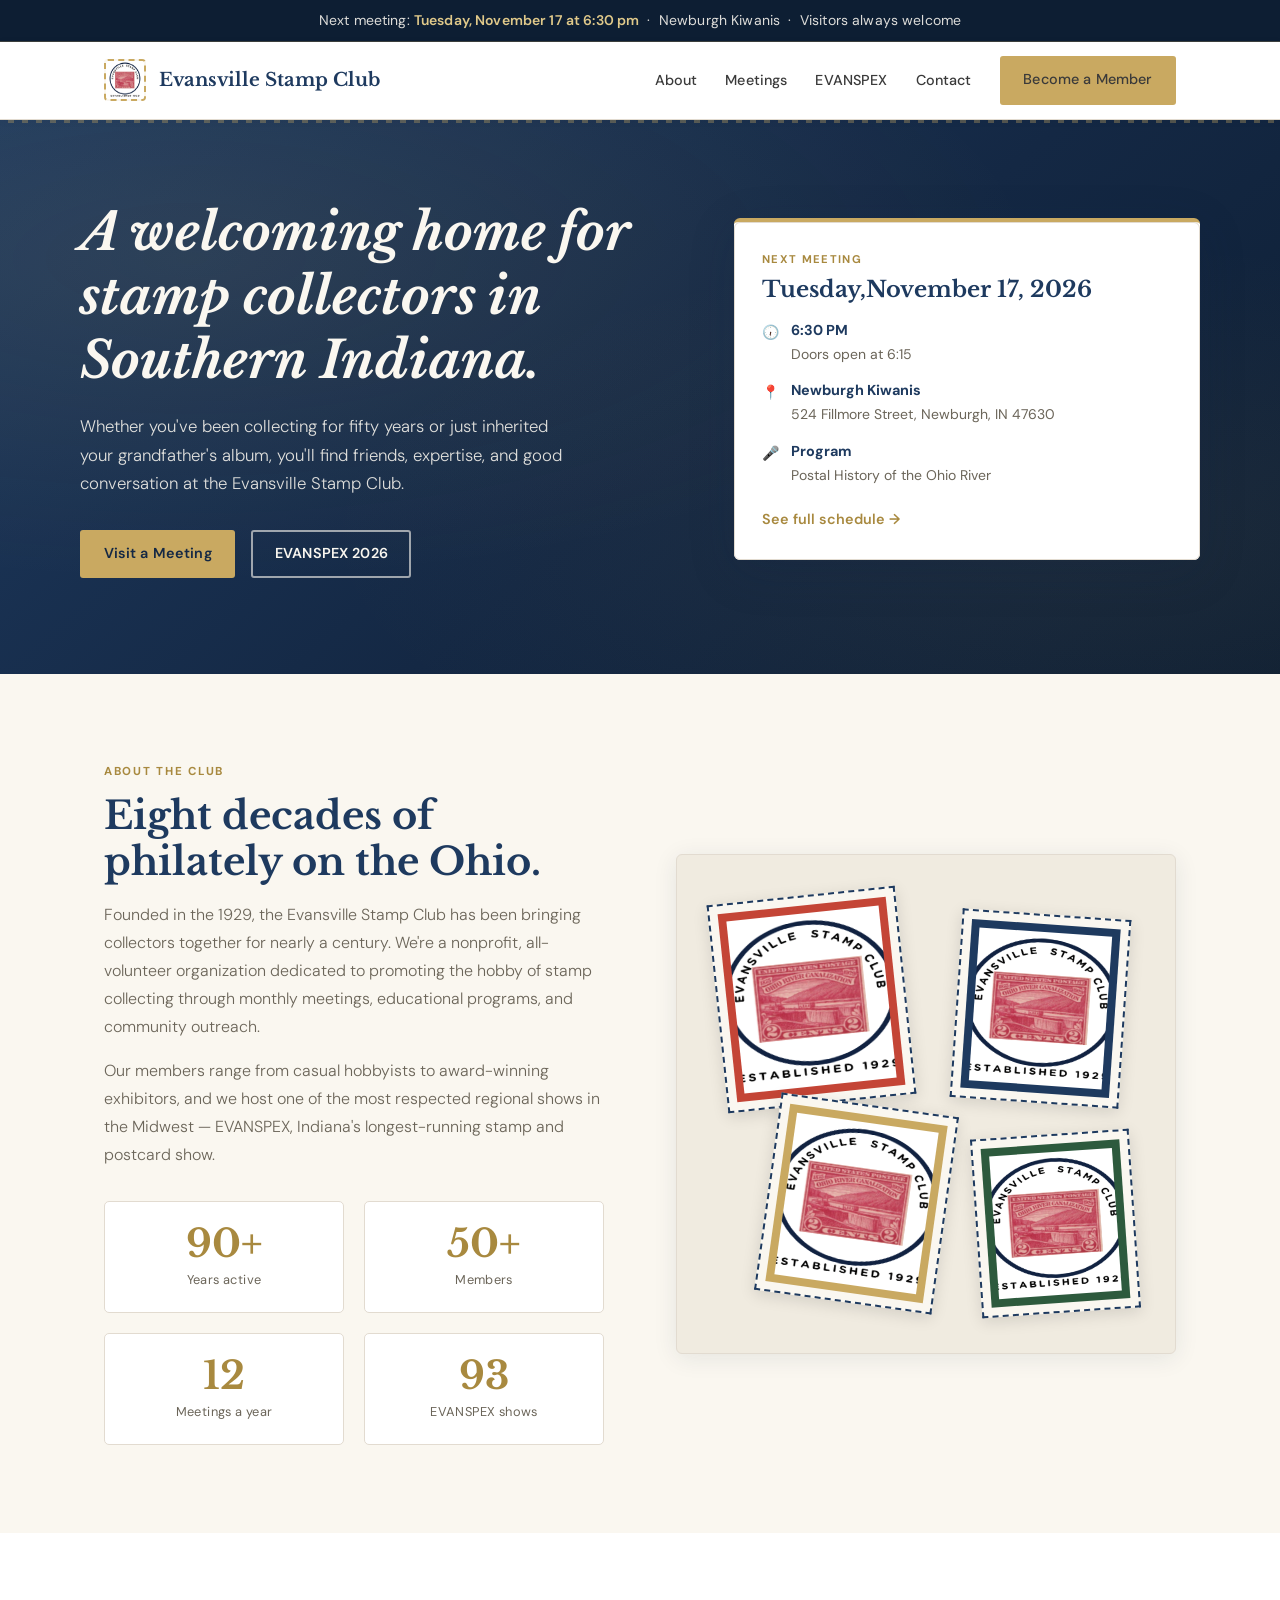
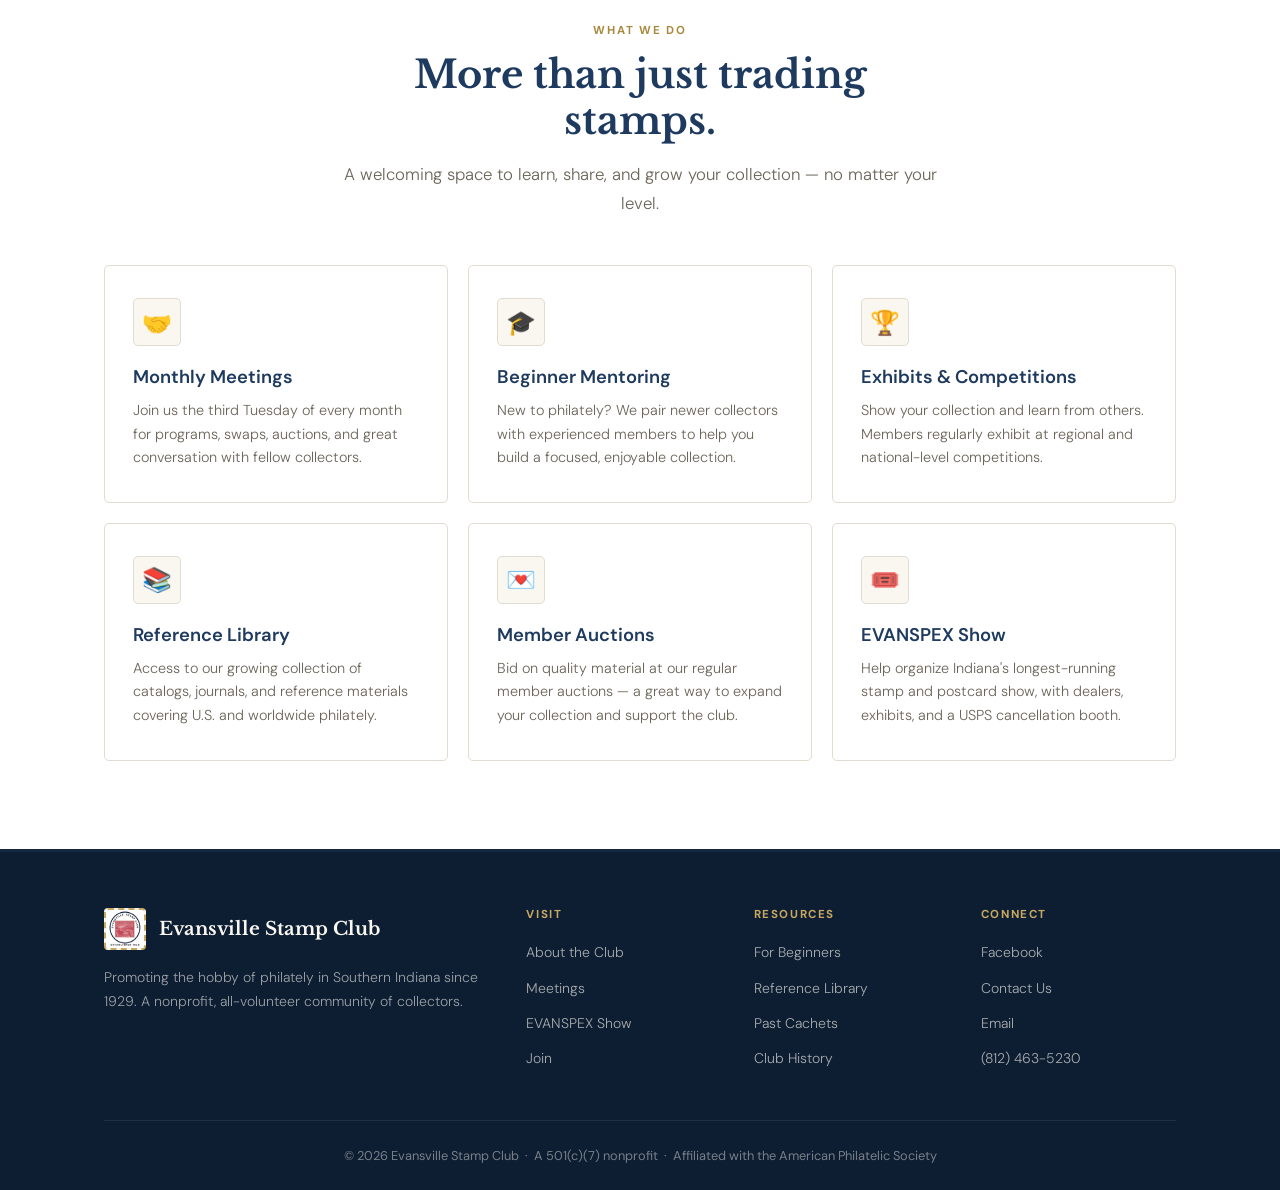
==== commit 738ee00d: "Update next meeting date to November 17, 2026" ====
--- a/index.html
+++ b/index.html
@@ -14,7 +14,7 @@
 <body>
 
 <div class="announce">
-  Next meeting: <strong>Tuesday, September 15 at 6:30 pm</strong> &nbsp;·&nbsp; Newburgh Kiwanis &nbsp;·&nbsp; Visitors always welcome
+  Next meeting: <strong>Tuesday, November 17 at 6:30 pm</strong> &nbsp;·&nbsp; Newburgh Kiwanis &nbsp;·&nbsp; Visitors always welcome
 </div>
 
 <header>
@@ -47,7 +47,7 @@
     </div>
     <div class="next-meeting">
       <div class="label">Next Meeting</div>
-      <h3>Tuesday,September 15, 2026</h3>
+      <h3>Tuesday,November 17, 2026</h3>
       <div class="meeting-detail">
         <span class="icon">🕡</span>
         <div><strong>6:30 PM</strong><span>Doors open at 6:15</span></div>
